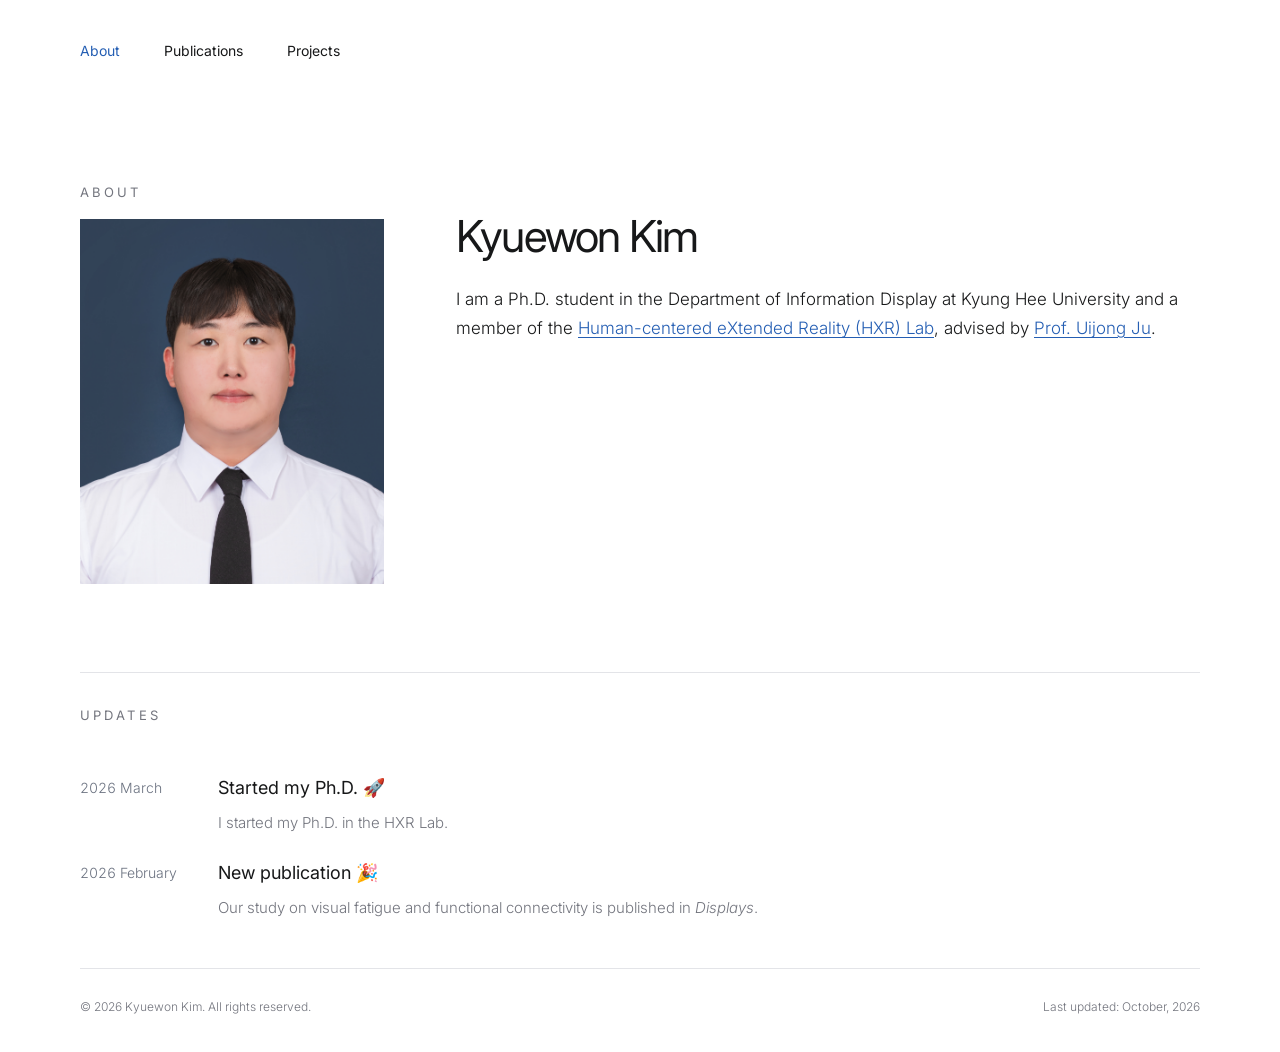
==== index.html @ bc36b720 "[수정] 제목과 메뉴 굵기를 Regular로 조정" ====
<!doctype html>
<html lang="en"><head><meta charset="utf-8"><meta name="viewport" content="width=device-width, initial-scale=1"><title>Kyuewon Kim</title><meta name="description" content="Kyuewon Kim — Ph.D. student at Kyung Hee University. Research in XR, HCI, and digital therapeutics."><link rel="icon" href="favicon.ico?v=blue-circle-20261001192444" sizes="any"><link rel="icon" href="favicon.svg?v=blue-circle-20261001192444" type="image/svg+xml"><link rel="stylesheet" href="site.css?v=regular-headings-20261001195307">
<script async src="https://www.googletagmanager.com/gtag/js?id=G-953NSV7QWQ"></script><script>window.dataLayer=window.dataLayer||[];function gtag(){dataLayer.push(arguments);}gtag('js',new Date());gtag('config','G-953NSV7QWQ');</script></head>
<body><a class="skip-link" href="#main">Skip to content</a><header class="site-header"><nav aria-label="Main navigation"><a href="index.html#about" aria-current="page">About</a><a href="publications.html">Publications</a><a href="projects.html">Projects</a></nav></header>
<main id="main">
<div class="content"><section class="about" id="about" aria-labelledby="about-title"><div class="portrait-column"><p class="eyebrow">About</p><img class="portrait" src="images/profile.jpg" alt="Portrait of Kyuewon Kim" width="1312" height="1908"></div><div class="about-copy"><div class="about-name-row">
<h1 id="about-title"><button id="name-email-button" class="name-email-button" type="button" aria-label="Show email address for Kyuewon Kim" aria-haspopup="dialog" aria-controls="email-dialog" title="Show email address">Kyuewon Kim</button></h1>
<div class="profile-actions" role="group" aria-label="Contact and profiles" hidden>
<button class="profile-action" id="email-button" type="button" aria-label="Show email address" aria-haspopup="dialog" aria-controls="email-dialog">Email</button>
<a class="profile-action" href="files/CV_kyuewonkim.pdf" target="_blank" rel="noopener noreferrer" aria-label="CV (PDF, opens in a new tab)">CV</a>
<a class="profile-action" href="https://scholar.google.com/citations?user=bS_Q-RMAAAAJ&amp;hl=en" target="_blank" rel="noopener noreferrer" aria-label="Google Scholar (opens in a new tab)">Google Scholar</a>
<a class="profile-action" href="https://github.com/kyuewonkim" target="_blank" rel="noopener noreferrer" aria-label="GitHub (opens in a new tab)">GitHub</a>
</div>
</div><p class="affiliation">I am a Ph.D. student in the Department of Information Display at Kyung Hee University and a member of the <a class="lab-link" href="https://hxr.khu.ac.kr/home">Human-centered eXtended Reality (HXR) Lab</a>, advised by <a class="advisor-link" href="https://scholar.google.com/citations?user=u5nMwqAAAAAJ&amp;hl=ko" target="_blank" rel="noopener noreferrer">Prof. Uijong Ju</a>.</p>
</div></section>
<section class="news" aria-labelledby="news-title"><div class="section-heading"><h2 class="eyebrow" id="news-title">Updates</h2></div><div class="news-list" role="region" aria-label="Updates"><article class="news-row news-text-only"><div class="news-date"><time datetime="2026-03-03">2026 March</time></div><div class="news-copy"><h3>Started my Ph.D. 🚀</h3><p>I started my Ph.D. in the HXR Lab.</p></div></article><article class="news-row news-text-only"><div class="news-date"><time datetime="2026-02-11">2026 February</time></div><div class="news-copy"><h3>New publication 🎉</h3><p>Our study on visual fatigue and functional connectivity is published in <i class="news-journal">Displays</i>.</p></div><!-- Optional news photos can be placed in a .news-image element. --></article></div>
</section>



</div></main><footer class="site-footer"><span>© 2026 Kyuewon Kim. All rights reserved.</span><span>Last updated: <time datetime="2026-10">October, 2026</time></span></footer><dialog id="email-dialog" class="contact-dialog" aria-labelledby="email-dialog-title">
<div class="contact-dialog-panel">
<div class="contact-dialog-heading"><h2 id="email-dialog-title">Email</h2><button id="email-close" class="contact-dialog-close" type="button" aria-label="Close email window" autofocus>×</button></div>
<div class="email-contact-row"><p class="email-address">kyuewonkim@khu.ac.kr</p><button id="copy-email" class="email-copy-button" type="button" data-email="kyuewonkim@khu.ac.kr" aria-label="Copy email address">Copy</button></div>
<p id="copy-email-status" class="email-copy-feedback" role="status" aria-live="polite"></p>
</div>
</dialog>
<dialog aria-label="Updates image gallery" class="image-viewer" data-gallery="news">
<button aria-label="Close image viewer" autofocus="" class="viewer-close" type="button">×</button>
<div class="viewer-layout">
<button aria-label="Previous image" class="viewer-prev" type="button">‹</button>
<svg aria-label="Complete study figure" class="viewer-image" role="img" viewbox="0 0 1280 720"><image height="720" href="images/Paper-2.png" width="1280"/></svg>
<button aria-label="Next image" class="viewer-next" type="button">›</button>
</div>
<p aria-live="polite" class="viewer-status"></p>
</dialog><script src="site.js?v=release-20261001192746" defer></script></body></html>
---- site.css ----
@import url("https://fonts.googleapis.com/css2?family=Inter:wght@300;400;500;600;700&display=swap");

:root {
  --ink: #171819;
  --link-accent: #245eb3;
  --muted: #73757e;
  --line: #e3e4e8;
  --paper: #fff;
  font-family: "Inter", Arial, sans-serif;
  color: var(--ink);
  background: var(--paper);
  font-synthesis: none;
}

* {
  box-sizing: border-box;
}

html {
  scroll-behavior: smooth;
  scroll-padding-top: 128px;
}

body {
  font-weight: 300;
  margin: 0;
  font-size: 16px;
  line-height: 1.6;
}

a {
  color: inherit;
  text-decoration: none;
}

a:hover {
  color: var(--link-accent);
  text-decoration: none;
}

a { transition: color .18s ease, background-color .18s ease, border-color .18s ease; }

a:focus-visible,select:focus-visible {
  outline: 2px solid #454954;
  outline-offset: 6px;
}

img {
  display: block;
  max-width: 100%;
  height: auto;
}

h1,h2,h3,p,figure {
  margin: 0;
}

h1,h2,h3 {
  font-weight: 400;
}

button,select {
  font: inherit;
}

[hidden] {
  display: none !important;
}

.skip-link {
  position: absolute;
  left: 20px;
  top: -80px;
  background: white;
  padding: 10px;
  z-index: 30;
}

.skip-link:focus {
  top: 10px;
}

.site-header {
  max-width: 1440px;
  margin: auto;
  padding: 32px 5.2%;
  display: flex;
  align-items: center;
  justify-content: flex-start;
  gap: 24px;
}


.site-header nav {
  margin-left: 0;
  display: flex;
  gap: 44px;
  font-size: 14px;
}

.site-header nav a {
  font-weight: 400;
  padding: 8px 0;
  position: relative;
}

.site-header nav a[aria-current=page] {
  color: var(--link-accent);
  font-weight: 400;
}

.hero {
  min-height: calc(170svh - 108px);
  display: flex;
  align-items: center;
  justify-content: center;
  text-align: center;
  padding: 80px 5.2% calc(150px + 70svh);
  position: relative;
}

.hero h1 {
  font-size: clamp(35px,4.8vw,76px);
  font-weight: 300;
  line-height: 1.2;
  letter-spacing: -.045em;
}

.hero-keywords {
  margin-top: 40px;
  color: var(--muted);
  font-size: clamp(10px,1vw,14px);
  letter-spacing: .38em;
  text-transform: uppercase;
  display: flex;
  justify-content: center;
  flex-wrap: wrap;
  gap: 22px;
}

.scroll-cue {
  position: absolute;
  bottom: calc(40px + 70svh);
  font-size: 11px;
  letter-spacing: .18em;
  text-transform: uppercase;
  color: var(--muted);
  display: flex;
  flex-direction: column;
  gap: 8px;
}

.scroll-cue span {
  font-size: 22px;
}

.content {
  width: min(1120px,89.6%);
  margin: auto;
}

.about {
  padding: 80px 0 88px;
  display: grid;
  grid-template-columns: .86fr 1.14fr;
  gap: 72px;
  align-items: center;
}

.portrait {
  width: 100%;
  max-height: 540px;
  object-fit: cover;
  object-position: center 32%;
  aspect-ratio: 4/5;
}

.eyebrow {
  text-transform: uppercase;
  font-size: 13px;
  font-weight: 400;
  letter-spacing: .24em;
  color: var(--muted);
}

.about :is(h1, h2) {
  font-size: 44px;
  line-height: 1.2;
  letter-spacing: -.04em;
  margin: 28px 0 22px;
}

.affiliation {
  font-size: 17px;
  font-weight: 300;
  line-height: 1.7;
}

.bio {
  color: var(--muted);
  margin-top: 24px;
  font-size: 17px;
  line-height: 1.65;
}

.text-links {
  display: flex;
  flex-wrap: wrap;
  gap: 28px;
  margin-top: 28px;
  font-size: 14px;
}

.news {
  border-top: 1px solid var(--line);
  padding: 32px 0 48px;
}

.section-heading {
  display: flex;
  align-items: center;
  justify-content: space-between;
  gap: 24px;
  margin-bottom: 48px;
}

.news-row {
  display: grid;
  grid-template-columns: 110px 1fr 260px;
  gap: 38px;
  align-items: start;
}

.news-date {
  display: flex;
  flex-direction: column;
  font-size: 20px;
}

.news-date time {
  font-size: 13px;
  color: var(--muted);
  text-transform: uppercase;
}

.news-copy {
  border-left: 1px solid var(--line);
  padding-left: 32px;
  position: relative;
}

.news-copy:before {
  content: "";
  position: absolute;
  left: -4px;
  top: 9px;
  width: 7px;
  height: 7px;
  border-radius: 50%;
  background: var(--ink);
}

.news-copy h3 {
  font-size: 18px;
}

.news-copy p {
  margin-top: 8px;
  color: var(--muted);
  font-size: 15px;
}

.news-image img {
  width: 100%;
  aspect-ratio: 16/9;
  object-fit: contain;
}

.site-footer {
  width: min(1120px,89.6%);
  margin: auto;
  border-top: 1px solid var(--line);
  padding: 28px 0 36px;
  display: flex;
  justify-content: space-between;
  gap: 20px;
  font-size: 12px;
  color: var(--muted);
}

.listing {
  padding-top: 70px;
  min-height: calc(100svh - 210px);
  padding-bottom: 100px;
}

.year-filter {
  font-size: 12px;
  color: var(--muted);
  display: flex;
  align-items: center;
  gap: 14px;
}

.year-filter select {
  border: 0;
  background: white;
  color: var(--ink);
  padding: 8px 6px;
  cursor: pointer;
}

.year-title {
  font-size: 19px;
  letter-spacing: normal;
  margin-bottom: 30px;
}

.year-group:not([hidden]) ~ .year-group:not([hidden]) {
  border-top: 1px solid var(--line);
  padding-top: 36px;
  margin-top: 40px;
}

.publication-row {
  display: grid;
  grid-template-columns: 240px 1fr;
  gap: 38px;
  align-items: start;
}

.publication-image img {
  width: 100%;
  aspect-ratio: 16/9;
  object-fit: contain;
}

.publication-row h3 {
  font-size: 19px;
  line-height: 1.45;
  margin-bottom: 8px;
}

.authors,.venue {
  font-size: 15px;
}

.authors strong {
  font-weight: 300;
}

.venue {
  color: var(--muted);
  margin-top: 3px;
}

.publication-row .text-links {
  margin-top: 12px;
  color: #51545e;
}

.project-row {
  display: grid;
  grid-template-columns: 300px 1fr 28px;
  gap: 48px;
  align-items: center;
  border-bottom: 1px solid var(--line);
  padding: 0 0 32px;
}

.project-row img {
  width: 100%;
  aspect-ratio: 2/1;
  object-fit: contain;
}

.project-row h3 {
  font-size: 24px;
  line-height: 1.4;
  letter-spacing: -.025em;
}

.project-row p {
  font-size: 14px;
  color: var(--muted);
  margin-top: 12px;
}

.detail {
  max-width: 1040px;
  padding: 35px 0 80px;
}

.back-link {
  font-size: 14px;
  display: inline-block;
  margin-bottom: 28px;
}

.detail-heading h1 {
  font-size: clamp(28px,3.2vw,46px);
  line-height: 1.2;
  letter-spacing: -.035em;
  margin-bottom: 24px;
}

.detail-heading .eyebrow {
  margin-bottom: 18px;
}

.study-figure {
  margin-top: 36px;
}

.study-figure img {
  width: 100%;
  object-fit: contain;
}

.study-figure figcaption {
  color: var(--muted);
  font-size: 12px;
  margin-top: 10px;
}

.detail-section {
  margin-top: 48px;
}

.detail-section+.detail-section {
  padding-top: 30px;
  border-top: 1px solid var(--line);
}

.detail-section .eyebrow {
  margin-bottom: 20px;
}

.detail-section p {
  color: var(--muted);
  line-height: 1.8;
  overflow-wrap: anywhere;
}

.detail-section p+p {
  margin-top: 20px;
}

.detail-section p[lang=ko] {
  font-size: 14px;
}

@media (min-width:1500px) {
  .hero h1 {
    font-size: 76px;
  }
}

@media (max-width:850px) {
  .site-header nav {
    gap: 24px;
  }

  .about {
    gap: 36px;
  }

  .about :is(h1, h2) {
    font-size: 36px;
  }

  .bio,.affiliation {
    font-size: 15px;
  }

  .news-row {
    grid-template-columns: 80px 1fr;
    gap: 24px;
  }

  .news-image {
    grid-column: 2;
    max-width: 300px;
  }

  .publication-row {
    grid-template-columns: 200px 1fr;
    gap: 26px;
  }

  .project-row {
    grid-template-columns: 240px 1fr 24px;
    gap: 24px;
  }
}

@media (max-width:580px) {
  .site-header {
    padding: 22px 5.2%;
    flex-direction: row;
    align-items: center;
    gap: 15px;
  }


  .site-header nav {
    gap: 30px;
    font-size: 13px;
  }

  .hero {
    min-height: calc(160svh - 132px);
    padding: 60px 7% calc(120px + 60svh);
  }

  .hero h1 {
    font-size: 43px;
    line-height: 1.18;
  }

  .hero-keywords {
    gap: 10px;
    letter-spacing: .16em;
    line-height: 2;
    margin-top: 28px;
  }

  .hero-keywords span {
    display: none;
  }

  .about {
    grid-template-columns: 1fr;
    padding: 44px 0 52px;
    gap: 36px;
  }

  .portrait {
    max-height: 440px;
    width: 100%;
    object-position: center 30%;
  }

  .about :is(h1, h2) {
    margin-top: 18px;
  }

  .news {
    padding-bottom: 50px;
  }

  .section-heading {
    margin-bottom: 30px;
  }

  .news-row {
    grid-template-columns: 58px 1fr;
    gap: 16px;
  }

  .news-copy {
    padding-left: 20px;
  }

  .news-image {
    grid-column: 2;
  }

  .news-copy h3 {
    font-size: 16px;
  }

  .news-copy p {
    font-size: 14px;
  }

  .listing {
    padding-top: 42px;
    padding-bottom: 70px;
  }

  .publication-row {
    grid-template-columns: 1fr;
    gap: 22px;
  }

  .publication-image {
    max-width: 100%;
  }

  .publication-row h3 {
    font-size: 19px;
  }

  .project-row {
    grid-template-columns: 1fr 24px;
    gap: 22px;
  }

  .project-row img {
    grid-column: 1/-1;
  }

  .project-row h3 {
    font-size: 23px;
  }

  .detail {
    padding-top: 24px;
  }

  .detail-heading h1 {
    font-size: 31px;
  }

  .site-footer {
    font-size: 11px;
  }

  .study-figure {
    margin-top: 28px;
  }

  .detail-section {
    margin-top: 36px;
  }
}

@media (prefers-reduced-motion:reduce) {
  html {
    scroll-behavior: auto;
  }

  * {
    transition: none !important;
  }
}

@media (max-width: 580px) {
  .scroll-cue {
    bottom: calc(40px + 60svh);
  }
}

@keyframes hero-fade {
  0% {
    opacity: 0;
  }

  45% {
    opacity: 1;
  }

  70% {
    opacity: .72;
  }

  100% {
    opacity: 1;
  }
}

@keyframes cue-fade {
  from {
    opacity: 0;
  }

  to {
    opacity: 1;
  }
}

@media (prefers-reduced-motion: no-preference) {
  .hero h1 {
    animation: hero-breathe 8s ease-in-out infinite;
  }

  .hero-keywords {
    animation: hero-fade 3.6s ease-in-out .3s both;
  }

  .scroll-cue {
    animation: cue-fade 1.2s ease-in-out .7s both;
  }
}

.portrait {
  width: 75%;
  max-height: 365px;
  justify-self: center;
}

.publication-row .link-unavailable {
  color: var(--muted);
  cursor: default;
}

@media (max-width: 580px) {
  .portrait {
    width: 67.5%;
    max-height: 297px;
  }
}

.research-gallery {
  display: grid;
  grid-template-columns: repeat(3, minmax(0, 1fr));
  gap: 16px;
  margin-top: 16px;
}

.figure-preview {
  position: relative;
  display: block;
  aspect-ratio: 16 / 9;
  overflow: hidden;
  background: #f7f7f7;
}

.figure-preview img {
  width: 100%;
  height: 100%;
  object-fit: contain;
}

.preview-stimuli img, .preview-connectivity img {
  position: absolute;
  top: 50%;
  height: auto;
  max-width: none;
  transform: translateY(-50%);
}

.preview-stimuli img {
  width: 147%;
  left: 0;
}

.preview-connectivity img {
  width: 314%;
  right: 0;
}

@media (max-width: 580px) {
  .research-gallery {
    gap: 8px;
  }
}

body.viewer-open {
  overflow: hidden;
}

.image-viewer {
  width: min(1200px, 96vw);
  max-width: 96vw;
  border: 0;
  padding: 56px 20px 20px;
  background: #fff;
  color: var(--ink);
}

.image-viewer::backdrop {
  background: rgb(0 0 0 / 78%);
}

.viewer-layout {
  display: grid;
  grid-template-columns: 44px minmax(0, 1fr) 44px;
  gap: 12px;
  align-items: center;
}

.viewer-image {
  width: 100%;
  height: min(65svh, 720px);
  display: block;
}

.image-viewer button {
  border: 0;
  background: transparent;
  color: inherit;
  cursor: pointer;
  min-width: 44px;
  min-height: 44px;
  font-size: 36px;
  line-height: 1;
}

.image-viewer button:hover {
  background: #f1f1f1;
}

.image-viewer button:focus-visible {
  outline: 2px solid #454954;
  outline-offset: 2px;
}

.viewer-close {
  position: absolute;
  right: 12px;
  top: 6px;
}

.viewer-status {
  text-align: center;
  color: var(--muted);
  font-size: 13px;
  margin-top: 18px;
}

@media (max-width: 580px) {
  .image-viewer {
    padding: 52px 8px 16px;
  }

  .viewer-layout {
    grid-template-columns: 36px minmax(0, 1fr) 36px;
    gap: 0;
  }

  .image-viewer button {
    min-width: 36px;
  }

  .viewer-image {
    height: 55svh;
  }

  .viewer-status {
    font-size: 11px;
  }
}

.publication-figure {
  width: 90%;
  margin-left: auto;
  margin-right: auto;
}

.home-research {
  border-top: 1px solid var(--line);
  padding: 32px 0 80px;
}

.see-all {
  color: var(--muted);
  font-size: 12px;
  letter-spacing: .06em;
}

.home-research .project-row {
  border-bottom: 0;
  padding-bottom: 0;
}

@media (max-width: 580px) {
  .home-research {
    padding-bottom: 50px;
  }
}

.hero > div {
  position: relative;
  top: -80px;
}

.scroll-cue {
  bottom: calc(10px + 70svh);
}

@media (max-width: 580px) {
  .hero > div {
    top: -48px;
  }

  .scroll-cue {
    bottom: calc(20px + 60svh);
  }
}

.about {
  align-items: start;
}

.portrait {
  justify-self: start;
}

.project-row {
  grid-template-columns: 240px minmax(0, 1fr) 28px;
  gap: 38px;
  align-items: start;
}

.project-row img {
  aspect-ratio: 16 / 9;
}

@media (min-width: 581px) and (max-width: 850px) {
  .project-row {
    grid-template-columns: 200px minmax(0, 1fr) 24px;
    gap: 26px;
  }
}

@media (max-width: 580px) {
  .project-row {
    grid-template-columns: minmax(0, 1fr) 24px;
    gap: 22px;
  }
}

.publication-filters {
  display: flex;
  flex-wrap: wrap;
  gap: 10px;
  margin: -12px 0 36px;
}

.publication-filters button {
  padding: 8px 18px;
  min-height: 42px;
  border: 1px solid var(--line);
  border-radius: 6px;
  background: #fff;
  color: var(--muted);
  font-size: 14px;
  cursor: pointer;
}

.publication-filters button:hover {
  border-color: var(--link-accent);
  color: var(--link-accent);
}

.publication-filters button[aria-pressed="true"] {
  background: var(--link-accent);
  color: #fff;
  border-color: var(--link-accent);
}

.publication-filters button:focus-visible {
  outline: 2px solid var(--link-accent);
  outline-offset: 3px;
}

.publication-empty {
  color: var(--muted);
  padding: 24px 0 64px;
  font-size: 15px;
}

@keyframes hero-breathe {
  0%, 100% {
    opacity: 1;
  }

  50% {
    opacity: .5;
  }
}

.publication-row + .publication-row {
  margin-top: 36px;
}

.publication-row .text-links {
  gap: 8px;
}

.publication-row .text-links a,
.publication-row .text-links .link-unavailable {
  display: inline-flex;
  align-items: center;
  justify-content: center;
  min-width: 56px;
  min-height: 36px;
  padding: 5px 14px;
  border: 1px solid #cdd0d5;
  border-radius: 6px;
  background: #fff;
  color: var(--ink);
  font-size: 13px;
  line-height: 1.5;
  text-decoration: none;
}

.publication-row .text-links a:hover {
  background: #eaf2ff;
  border-color: #b8d0f3;
  color: var(--link-accent);
}

.publication-row .text-links .link-unavailable {
  color: #93969d;
  border-color: #e4e5e8;
  background: #fafafa;
  cursor: default;
}

.news-text-only {
  grid-template-columns: 110px minmax(0, 1fr);
}

.publication-row, .project-row {
  grid-template-columns: 200px minmax(0, 1fr);
  gap: 28px;
  align-items: start;
}

.publication-image, .project-row > img {
  width: 200px;
}

.publication-image img, .project-row > img {
  aspect-ratio: 16 / 9;
  object-fit: contain;
}

.project-row h3 {
  font-size: 19px;
  line-height: 1.45;
  letter-spacing: normal;
}

.detail .study-figure, .detail .research-gallery {
  width: 60%;
  margin-left: auto;
  margin-right: auto;
}

.detail .study-figure > a {
  display: block;
}

.detail .study-figure img {
  width: 100%;
  aspect-ratio: 16 / 9;
  object-fit: contain;
}

@media (min-width: 581px) and (max-width: 850px) {
  .news-text-only {
    grid-template-columns: 80px minmax(0, 1fr);
  }

  .publication-row, .project-row {
    grid-template-columns: 168px minmax(0, 1fr);
    gap: 24px;
  }

  .publication-image, .project-row > img {
    width: 168px;
  }
}

@media (max-width: 580px) {
  .news-text-only {
    grid-template-columns: 58px minmax(0, 1fr);
  }

  .publication-row, .project-row {
    grid-template-columns: minmax(0, 1fr);
    gap: 22px;
  }

  .publication-image, .project-row > img {
    width: 83.333%;
  }

  .project-row > img {
    grid-column: auto;
  }
}

.listing .publication-row, .listing .project-row {
  grid-template-columns: 300px minmax(0, 1fr);
}

.listing .publication-image, .listing .project-row > img {
  width: 300px;
}

@media (min-width: 581px) and (max-width: 850px) {
  .listing .publication-row, .listing .project-row {
    grid-template-columns: 251px minmax(0, 1fr);
  }

  .listing .publication-image, .listing .project-row > img {
    width: 251px;
  }
}

@media (max-width: 580px) {
  .listing .publication-row, .listing .project-row {
    grid-template-columns: minmax(0, 1fr);
  }

  .listing .publication-image, .listing .project-row > img {
    width: 100%;
  }
}

/* Keep navigation visible, with its contents aligned to the page. */
.site-header {
  position: sticky;
  top: 0;
  z-index: 20;
  width: 100%;
  max-width: none;
  padding-inline: max(5.2%, calc((100% - 1120px) / 2));
  background: rgb(255 255 255 / 96%);
  backdrop-filter: blur(10px);
  -webkit-backdrop-filter: blur(10px);
}
@media (max-width: 580px) {
  html { scroll-padding-top: 160px; }
}

/* Keep the portrait and its grid column aligned at a slightly smaller size. */
@media (min-width: 581px) {
  .about {
    grid-template-columns: minmax(0, 304px) minmax(0, 1fr);
    gap: 72px;
  }
  .portrait { width: 100%; }
}
@media (min-width: 581px) and (max-width: 850px) {
  .about { grid-template-columns: 28% minmax(0, 1fr); gap: 48px; }
}

/* Keep the smaller desktop figures and their text on the same reading width. */
.detail .detail-section { width: 60%; max-width: 624px; margin-left: auto; margin-right: auto; }
@media (max-width: 580px) {
  .detail .study-figure, .detail .research-gallery { width: 100%; }
  .detail .detail-section { width: 100%; max-width: none; }
}

.news-date time { white-space: nowrap; letter-spacing: 0; }

/* Home previews show at most three entries in each section. */
.home-research > .publication-row:nth-of-type(n+4),
.home-research > .project-row:nth-of-type(n+4) {
  display: none;
}

/* Keep five complete news entries visible; older entries scroll within News. */
.news-list {
  position: relative;
  display: flex;
  flex-direction: column;
  gap: 0;
  overflow-y: auto;
  scrollbar-width: thin;
}
.news-list > .news-row { flex-shrink: 0; }
.news-list:focus-visible { outline: 2px solid var(--ink); outline-offset: 6px; }

.sample-label {
  display: inline-block;
  font-size: 11px;
  font-weight: 300;
  color: var(--muted);
  border: 1px solid var(--line);
  border-radius: 4px;
  padding: 2px 6px;
  margin-right: 6px;
  vertical-align: middle;
}
@media (max-width: 580px) {
  .news-text-only { grid-template-columns: 80px minmax(0, 1fr); }
}

/* Each news item supports up to three image previews. */
.news-gallery {
  display: grid;
  grid-template-columns: repeat(3, minmax(0, 1fr));
  gap: 12px;
  max-width: 660px;
  margin-top: 18px;
}
.news-gallery > * {
  width: 100%;
  min-width: 0;
  aspect-ratio: 16 / 10;
  border-radius: 5px;
  background: #f6f7f8;
  overflow: hidden;
}
.news-gallery > img { object-fit: contain; }
.news-gallery > :nth-child(n+4) { display: none; }
.news-gallery-detail img { width: 147%; max-width: none; height: 100%; object-fit: cover; object-position: left; }
@media (max-width: 580px) {
  .news-gallery { gap: 6px; }
}

/* News thumbnails open the shared image viewer. */
.news-gallery > a { display: block; cursor: zoom-in; }
.news-gallery > a > img { width: 100%; height: 100%; object-fit: contain; }
.news-gallery > a > .news-gallery-detail { width: 100%; height: 100%; overflow: hidden; }
.news-gallery > a:focus-visible { outline: 2px solid var(--ink); outline-offset: 3px; }

/* Plain dates and update text without timeline decorations. */
.news .news-row { align-items: stretch; }
.news .news-copy { border-left: 0; padding-left: 0; padding-bottom: 24px; }
.news .news-row:last-child .news-copy { padding-bottom: 0; }
.news .news-copy::before { content: none; }
.news .news-date { align-items: flex-start; padding-top: 3px; }
.news .news-date time {
  text-transform: none;
  display: inline-block;
  padding: 0;
  border-radius: 0;
  background: transparent;
  color: #6b7280;
  font-size: 14px;
  font-weight: 300;
  line-height: 1.6;
  font-variant-numeric: tabular-nums;
  white-space: nowrap;
}
.news .news-text-only { grid-template-columns: 120px minmax(0, 1fr); gap: 18px; }
@media (max-width: 580px) {
  .news .news-text-only { grid-template-columns: 112px minmax(0, 1fr); gap: 14px; }
  .news .news-date time { font-size: 13px; }
  .news .news-copy { padding-left: 0; }
}

/* Keep project descriptions free of link underlines on hover. */
a.project-row:hover { text-decoration: none; }

/* Image links respond softly without moving the layout. */
.publication-image img, .project-row > img, .news-gallery > a, .figure-preview, .study-figure > a {
  transition: opacity .18s ease;
}
a.publication-image:hover img, a.project-row:hover > img, .news-gallery > a:hover,
a.figure-preview:hover, .study-figure > a:hover { opacity: .82; }
@media (prefers-reduced-motion: reduce) {
  a, .publication-image img, .project-row > img, .figure-preview { transition: none; }
}

/* Give journal and conference names matching typographic emphasis. */
.venue-name { color: #434750; font-weight: 300; font-style: italic; font-synthesis: style; }

/* Make the lab homepage link visible within the biography. */
.about-copy .lab-link, .about-copy .advisor-link { color: var(--link-accent); text-decoration: underline; text-underline-offset: 3px; }

/* Compact profile actions beside the name. */
.about-name-row { position: relative; display: flex; align-items: baseline; flex-wrap: wrap; gap: 12px 20px; margin: 28px 0 22px; }
.about-name-row h1 { margin: 0; }
.profile-actions { display: flex; align-items: center; flex-wrap: wrap; gap: 4px 16px; }
.profile-action { display: inline-flex; align-items: center; justify-content: center; min-height: 32px; padding: 3px 0; border: 0; border-radius: 2px; background: transparent; color: var(--muted); font-size: 14px; line-height: 1.5; white-space: nowrap; cursor: pointer; }
.profile-action:hover { color: var(--link-accent); text-decoration: underline; text-underline-offset: 4px; }
.profile-action:focus-visible, .contact-dialog-close:focus-visible { outline: 2px solid var(--link-accent); outline-offset: 3px; }
.contact-dialog { width: min(360px, calc(100% - 40px)); padding: 0; border: 1px solid var(--line); border-radius: 10px; background: var(--paper); color: var(--ink); }
.contact-dialog::backdrop { background: rgb(0 0 0 / 28%); }
.contact-dialog-panel { padding: 24px; }
.contact-dialog-heading { display: flex; align-items: center; justify-content: space-between; gap: 16px; }
.contact-dialog-heading h2 { font-size: 20px; font-weight: 400; }
.contact-dialog-close { display: inline-flex; align-items: center; justify-content: center; width: 36px; height: 36px; padding: 0; border: 0; border-radius: 4px; background: transparent; color: var(--muted); font-size: 28px; line-height: 1; cursor: pointer; }
.contact-dialog-close:hover { color: var(--ink); background: #f3f5f7; }
.email-address { margin-top: 16px; font-size: 18px; overflow-wrap: anywhere; user-select: all; }
@media (max-width: 580px) {
  .about-name-row { margin-top: 18px; }
}
@media (pointer: coarse) {
  .profile-action, .contact-dialog-close { min-width: 44px; min-height: 44px; }
}

/* Project figures change in place without opening an enlarged viewer. */
.project-gallery-image { display: block; width: 100%; aspect-ratio: 16 / 9; overflow: hidden; }
.project-gallery-stage { position: relative; margin-inline: 0; }
.project-gallery-stage button { position: absolute; top: 50%; transform: translateY(-50%); display: inline-flex; align-items: center; justify-content: center; flex-shrink: 0; width: 44px; height: 44px; padding: 0; border: 1px solid var(--line); border-radius: 6px; background: var(--paper); color: var(--link-accent); font-size: 28px; line-height: 1; cursor: pointer; }
.project-gallery-prev { left: -56px; }
.project-gallery-next { right: -56px; }
.project-gallery-stage button:hover { border-color: var(--link-accent); background: #f3f5f7; }
.project-gallery-stage button:focus-visible { outline: 2px solid var(--link-accent); outline-offset: 3px; }
.project-gallery-status { text-align: center; font-size: 13px; color: var(--muted); }

.publication-abstract p, .project-overview p { color: #000; }

@media (max-width: 580px) {
  .project-gallery-stage { margin-inline: 48px; }
  .project-gallery-prev { left: -48px; }
  .project-gallery-next { right: -48px; }
}

#copy-email-status { font-size: 12px; }

.news-journal { font-style: italic; font-synthesis: style; }

.projects-listing .project-list { display: flex; flex-direction: column; gap: 32px; }
.projects-listing .project-row { border-bottom: 0; padding-bottom: 0; }

.name-email-button { padding: 0; border: 0; background: transparent; color: inherit; font: inherit; letter-spacing: inherit; text-align: left; cursor: pointer; }
.name-email-button:hover { color: var(--link-accent); }
.name-email-button:focus-visible { outline: 2px solid var(--link-accent); outline-offset: 4px; }

.email-contact-row { display: grid; grid-template-columns: minmax(0, 1fr) auto; align-items: center; gap: 12px; margin-top: 16px; }
.email-contact-row .email-address { margin-top: 0; }
.email-copy-button { min-width: 72px; min-height: 40px; padding: 6px 10px; border: 1px solid var(--line); border-radius: 6px; background: transparent; color: var(--link-accent); font-size: 14px; cursor: pointer; }
.email-copy-button:hover { border-color: var(--link-accent); background: #f3f5f7; }
.email-copy-button:focus-visible { outline: 2px solid var(--link-accent); outline-offset: 3px; }
.email-copy-feedback { color: var(--muted); font-size: 12px; }
.email-copy-feedback:not(:empty) { margin-top: 8px; }

.publication-list { display: flex; flex-direction: column; gap: 36px; }
.publication-list > .publication-row { margin-top: 0; }

.project-title-row { display: flex; flex-wrap: wrap; align-items: baseline; gap: 4px 16px; }
.projects-listing .project-meta { display: flex; flex-wrap: wrap; align-items: baseline; gap: 4px 8px; margin: 0; color: var(--muted); font-size: 12px; line-height: 1.5; }
.projects-listing .project-description { margin-top: 8px; line-height: 1.6; }
.project-keywords { display: flex; flex-wrap: wrap; gap: 4px 10px; list-style: none; margin: 10px 0 0; padding: 0; color: var(--muted); font-size: 12px; line-height: 1.5; }
.project-keywords li { display: inline-flex; align-items: baseline; gap: 10px; }
.project-keywords li + li::before { content: "·"; }


.portrait-column { min-width: 0; }
.portrait-column > .eyebrow { margin-bottom: 16px; }

.about-copy .affiliation + .affiliation { margin-top: 16px; }

/* Use one light weight for body copy across the main pages and details. */
.about-copy .affiliation,
.news .news-copy p,
.authors,
.venue,
.venue-name,
.publication-empty,
.project-row p,
.project-keywords,
.detail-section p,
.study-figure figcaption {
  font-weight: 300;
}
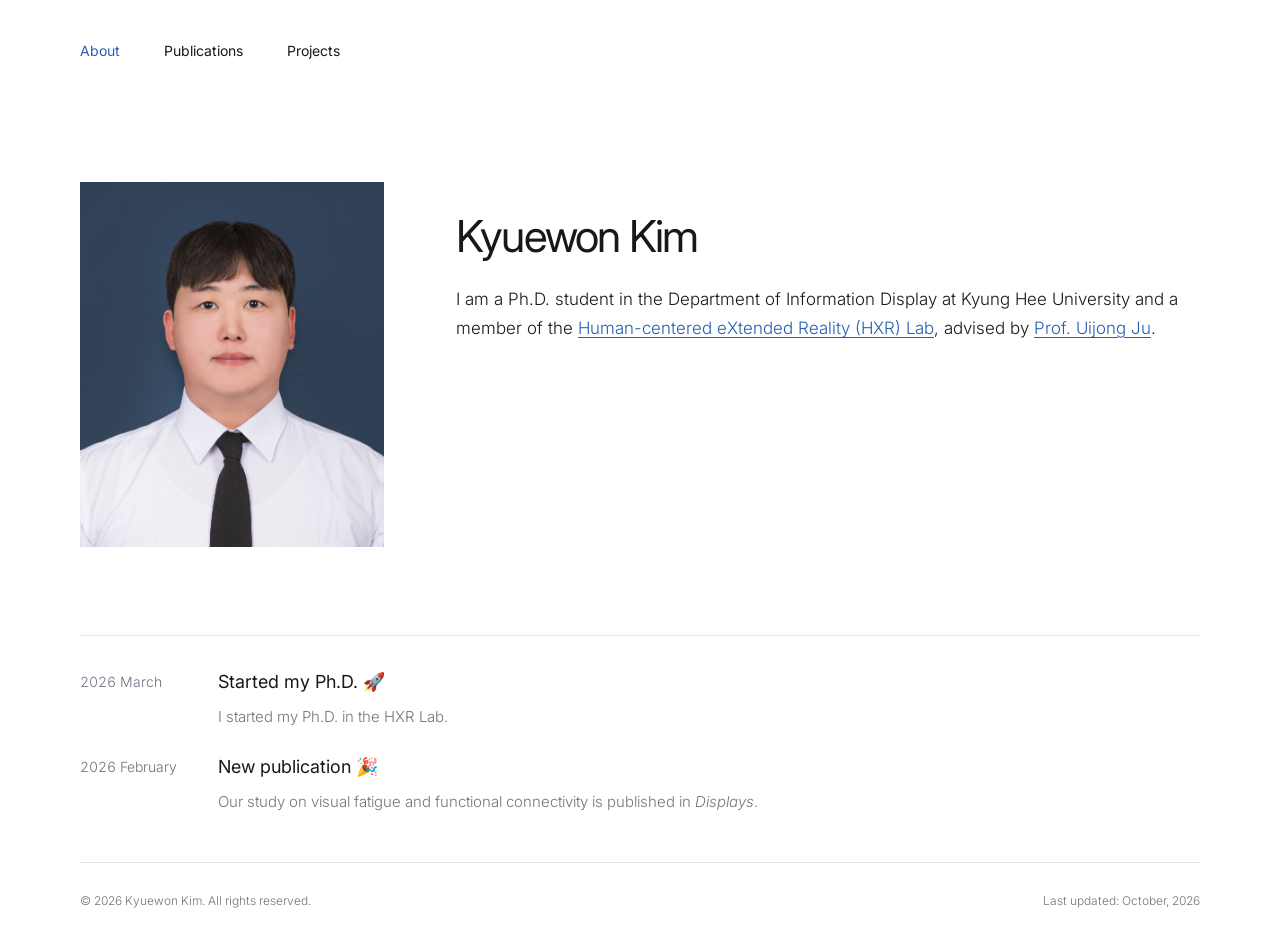
==== commit 8d1bda70: "[수정] 사진 위 About과 Updates 제목 제거" ====
--- a/index.html
+++ b/index.html
@@ -3,7 +3,7 @@
 <script async src="https://www.googletagmanager.com/gtag/js?id=G-953NSV7QWQ"></script><script>window.dataLayer=window.dataLayer||[];function gtag(){dataLayer.push(arguments);}gtag('js',new Date());gtag('config','G-953NSV7QWQ');</script></head>
 <body><a class="skip-link" href="#main">Skip to content</a><header class="site-header"><nav aria-label="Main navigation"><a href="index.html#about" aria-current="page">About</a><a href="publications.html">Publications</a><a href="projects.html">Projects</a></nav></header>
 <main id="main">
-<div class="content"><section class="about" id="about" aria-labelledby="about-title"><div class="portrait-column"><p class="eyebrow">About</p><img class="portrait" src="images/profile.jpg" alt="Portrait of Kyuewon Kim" width="1312" height="1908"></div><div class="about-copy"><div class="about-name-row">
+<div class="content"><section class="about" id="about" aria-labelledby="about-title"><div class="portrait-column"><img class="portrait" src="images/profile.jpg" alt="Portrait of Kyuewon Kim" width="1312" height="1908"></div><div class="about-copy"><div class="about-name-row">
 <h1 id="about-title"><button id="name-email-button" class="name-email-button" type="button" aria-label="Show email address for Kyuewon Kim" aria-haspopup="dialog" aria-controls="email-dialog" title="Show email address">Kyuewon Kim</button></h1>
 <div class="profile-actions" role="group" aria-label="Contact and profiles" hidden>
 <button class="profile-action" id="email-button" type="button" aria-label="Show email address" aria-haspopup="dialog" aria-controls="email-dialog">Email</button>
@@ -13,7 +13,7 @@
 </div>
 </div><p class="affiliation">I am a Ph.D. student in the Department of Information Display at Kyung Hee University and a member of the <a class="lab-link" href="https://hxr.khu.ac.kr/home">Human-centered eXtended Reality (HXR) Lab</a>, advised by <a class="advisor-link" href="https://scholar.google.com/citations?user=u5nMwqAAAAAJ&amp;hl=ko" target="_blank" rel="noopener noreferrer">Prof. Uijong Ju</a>.</p>
 </div></section>
-<section class="news" aria-labelledby="news-title"><div class="section-heading"><h2 class="eyebrow" id="news-title">Updates</h2></div><div class="news-list" role="region" aria-label="Updates"><article class="news-row news-text-only"><div class="news-date"><time datetime="2026-03-03">2026 March</time></div><div class="news-copy"><h3>Started my Ph.D. 🚀</h3><p>I started my Ph.D. in the HXR Lab.</p></div></article><article class="news-row news-text-only"><div class="news-date"><time datetime="2026-02-11">2026 February</time></div><div class="news-copy"><h3>New publication 🎉</h3><p>Our study on visual fatigue and functional connectivity is published in <i class="news-journal">Displays</i>.</p></div><!-- Optional news photos can be placed in a .news-image element. --></article></div>
+<section class="news" aria-label="Updates"><div class="news-list" role="region" aria-label="Updates"><article class="news-row news-text-only"><div class="news-date"><time datetime="2026-03-03">2026 March</time></div><div class="news-copy"><h3>Started my Ph.D. 🚀</h3><p>I started my Ph.D. in the HXR Lab.</p></div></article><article class="news-row news-text-only"><div class="news-date"><time datetime="2026-02-11">2026 February</time></div><div class="news-copy"><h3>New publication 🎉</h3><p>Our study on visual fatigue and functional connectivity is published in <i class="news-journal">Displays</i>.</p></div><!-- Optional news photos can be placed in a .news-image element. --></article></div>
 </section>
 
 
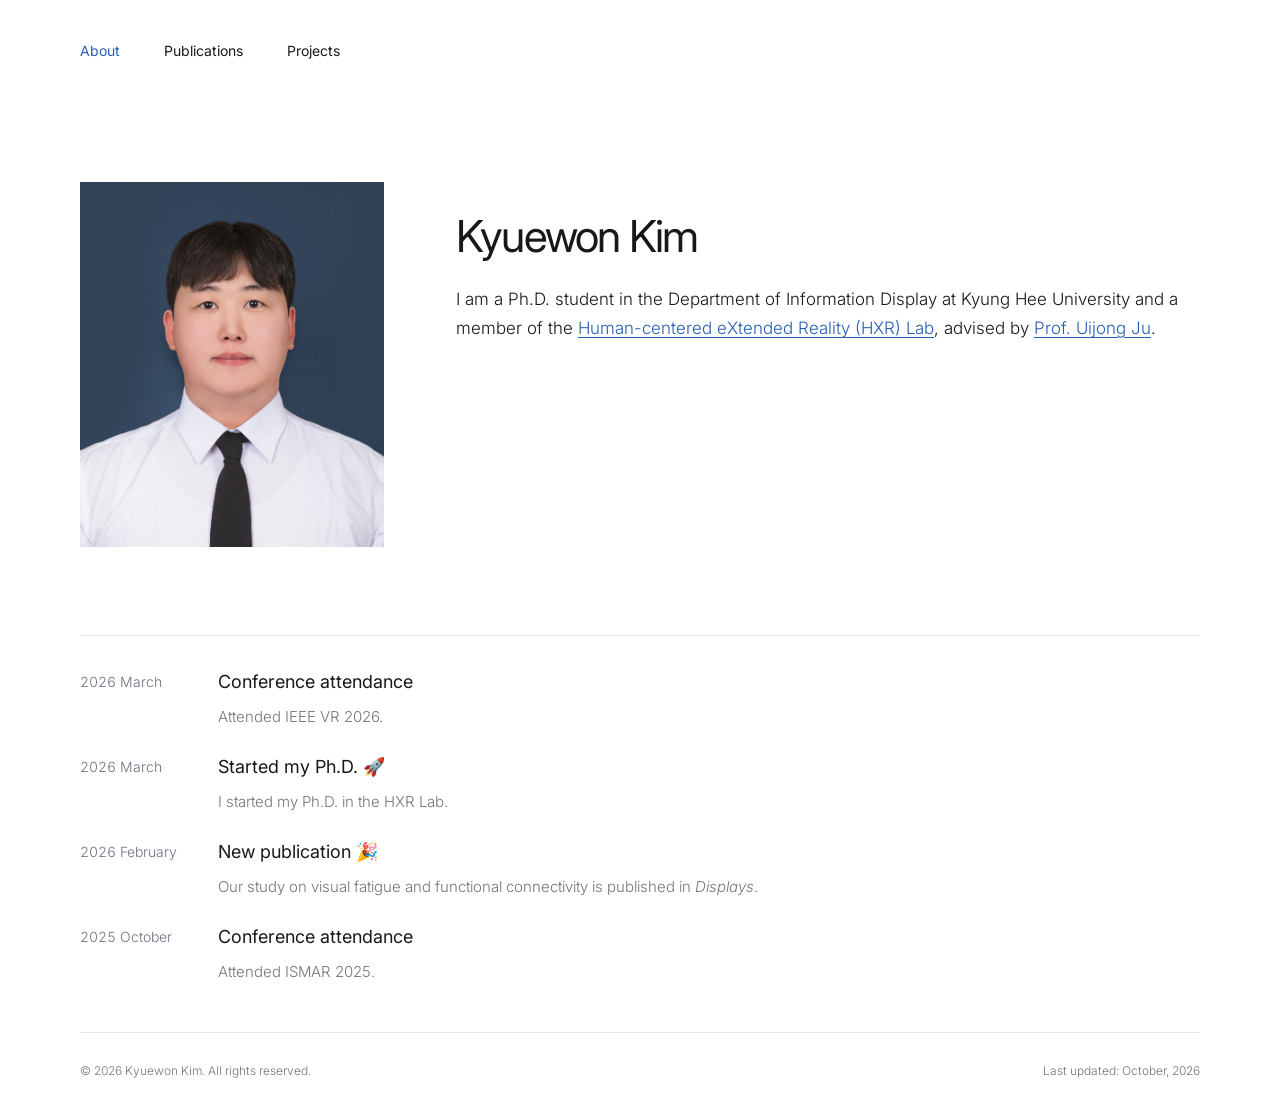
==== commit f50b38be: "[추가] IEEE VR 2026과 ISMAR 2025 참석 소식" ====
--- a/index.html
+++ b/index.html
@@ -1,5 +1,5 @@
 <!doctype html>
-<html lang="en"><head><meta charset="utf-8"><meta name="viewport" content="width=device-width, initial-scale=1"><title>Kyuewon Kim</title><meta name="description" content="Kyuewon Kim — Ph.D. student at Kyung Hee University. Research in XR, HCI, and digital therapeutics."><link rel="icon" href="favicon.ico?v=blue-circle-20261001192444" sizes="any"><link rel="icon" href="favicon.svg?v=blue-circle-20261001192444" type="image/svg+xml"><link rel="stylesheet" href="site.css?v=regular-headings-20261001195307">
+<html lang="en"><head><meta charset="utf-8"><meta name="viewport" content="width=device-width, initial-scale=1"><title>Kyuewon Kim</title><meta name="description" content="Kyuewon Kim — Ph.D. student at Kyung Hee University. Research in XR, HCI, and digital therapeutics."><link rel="icon" href="favicon.ico?v=blue-circle-20261001192444" sizes="any"><link rel="icon" href="favicon.svg?v=blue-circle-20261001192444" type="image/svg+xml"><link rel="stylesheet" href="site.css?v=submitted-blue-20261001195416">
 <script async src="https://www.googletagmanager.com/gtag/js?id=G-953NSV7QWQ"></script><script>window.dataLayer=window.dataLayer||[];function gtag(){dataLayer.push(arguments);}gtag('js',new Date());gtag('config','G-953NSV7QWQ');</script></head>
 <body><a class="skip-link" href="#main">Skip to content</a><header class="site-header"><nav aria-label="Main navigation"><a href="index.html#about" aria-current="page">About</a><a href="publications.html">Publications</a><a href="projects.html">Projects</a></nav></header>
 <main id="main">
@@ -13,7 +13,7 @@
 </div>
 </div><p class="affiliation">I am a Ph.D. student in the Department of Information Display at Kyung Hee University and a member of the <a class="lab-link" href="https://hxr.khu.ac.kr/home">Human-centered eXtended Reality (HXR) Lab</a>, advised by <a class="advisor-link" href="https://scholar.google.com/citations?user=u5nMwqAAAAAJ&amp;hl=ko" target="_blank" rel="noopener noreferrer">Prof. Uijong Ju</a>.</p>
 </div></section>
-<section class="news" aria-label="Updates"><div class="news-list" role="region" aria-label="Updates"><article class="news-row news-text-only"><div class="news-date"><time datetime="2026-03-03">2026 March</time></div><div class="news-copy"><h3>Started my Ph.D. 🚀</h3><p>I started my Ph.D. in the HXR Lab.</p></div></article><article class="news-row news-text-only"><div class="news-date"><time datetime="2026-02-11">2026 February</time></div><div class="news-copy"><h3>New publication 🎉</h3><p>Our study on visual fatigue and functional connectivity is published in <i class="news-journal">Displays</i>.</p></div><!-- Optional news photos can be placed in a .news-image element. --></article></div>
+<section class="news" aria-label="Updates"><div class="news-list" role="region" aria-label="Updates"><article class="news-row news-text-only"><div class="news-date"><time datetime="2026-03">2026 March</time></div><div class="news-copy"><h3>Conference attendance</h3><p>Attended IEEE VR 2026.</p></div></article><article class="news-row news-text-only"><div class="news-date"><time datetime="2026-03-03">2026 March</time></div><div class="news-copy"><h3>Started my Ph.D. 🚀</h3><p>I started my Ph.D. in the HXR Lab.</p></div></article><article class="news-row news-text-only"><div class="news-date"><time datetime="2026-02-11">2026 February</time></div><div class="news-copy"><h3>New publication 🎉</h3><p>Our study on visual fatigue and functional connectivity is published in <i class="news-journal">Displays</i>.</p></div><!-- Optional news photos can be placed in a .news-image element. --></article><article class="news-row news-text-only"><div class="news-date"><time datetime="2025-10">2025 October</time></div><div class="news-copy"><h3>Conference attendance</h3><p>Attended ISMAR 2025.</p></div></article></div>
 </section>
 
 
--- a/site.css
+++ b/site.css
@@ -1311,7 +1311,7 @@
 
 .project-title-row { display: flex; flex-wrap: wrap; align-items: baseline; gap: 4px 16px; }
 .projects-listing .project-meta { display: flex; flex-wrap: wrap; align-items: baseline; gap: 4px 8px; margin: 0; color: var(--muted); font-size: 12px; line-height: 1.5; }
-.projects-listing .project-description { margin-top: 8px; line-height: 1.6; }
+.projects-listing .project-description { margin-top: 8px; color: #000; line-height: 1.6; }
 .project-keywords { display: flex; flex-wrap: wrap; gap: 4px 10px; list-style: none; margin: 10px 0 0; padding: 0; color: var(--muted); font-size: 12px; line-height: 1.5; }
 .project-keywords li { display: inline-flex; align-items: baseline; gap: 10px; }
 .project-keywords li + li::before { content: "·"; }
@@ -1335,3 +1335,5 @@
 .study-figure figcaption {
   font-weight: 300;
 }
+
+.paper-status { color: var(--link-accent); }
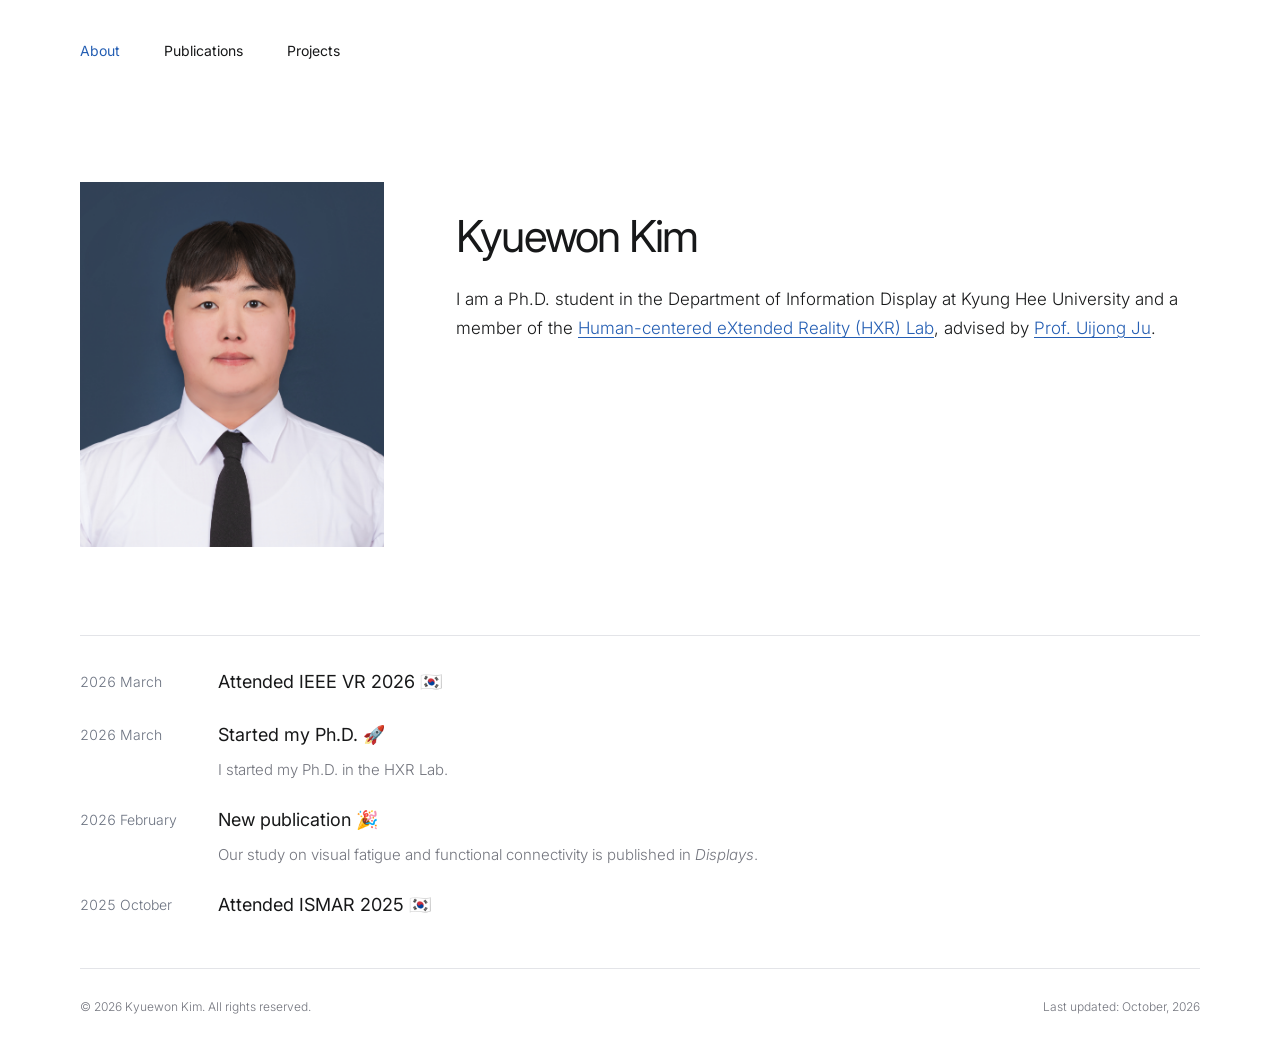
==== commit b5ccc872: "[수정] 학회 참석 소식을 국기와 함께 간결하게 표시" ====
--- a/index.html
+++ b/index.html
@@ -13,7 +13,7 @@
 </div>
 </div><p class="affiliation">I am a Ph.D. student in the Department of Information Display at Kyung Hee University and a member of the <a class="lab-link" href="https://hxr.khu.ac.kr/home">Human-centered eXtended Reality (HXR) Lab</a>, advised by <a class="advisor-link" href="https://scholar.google.com/citations?user=u5nMwqAAAAAJ&amp;hl=ko" target="_blank" rel="noopener noreferrer">Prof. Uijong Ju</a>.</p>
 </div></section>
-<section class="news" aria-label="Updates"><div class="news-list" role="region" aria-label="Updates"><article class="news-row news-text-only"><div class="news-date"><time datetime="2026-03">2026 March</time></div><div class="news-copy"><h3>Conference attendance</h3><p>Attended IEEE VR 2026.</p></div></article><article class="news-row news-text-only"><div class="news-date"><time datetime="2026-03-03">2026 March</time></div><div class="news-copy"><h3>Started my Ph.D. 🚀</h3><p>I started my Ph.D. in the HXR Lab.</p></div></article><article class="news-row news-text-only"><div class="news-date"><time datetime="2026-02-11">2026 February</time></div><div class="news-copy"><h3>New publication 🎉</h3><p>Our study on visual fatigue and functional connectivity is published in <i class="news-journal">Displays</i>.</p></div><!-- Optional news photos can be placed in a .news-image element. --></article><article class="news-row news-text-only"><div class="news-date"><time datetime="2025-10">2025 October</time></div><div class="news-copy"><h3>Conference attendance</h3><p>Attended ISMAR 2025.</p></div></article></div>
+<section class="news" aria-label="Updates"><div class="news-list" role="region" aria-label="Updates"><article class="news-row news-text-only"><div class="news-date"><time datetime="2026-03">2026 March</time></div><div class="news-copy"><h3>Attended IEEE VR 2026 🇰🇷</h3></div></article><article class="news-row news-text-only"><div class="news-date"><time datetime="2026-03-03">2026 March</time></div><div class="news-copy"><h3>Started my Ph.D. 🚀</h3><p>I started my Ph.D. in the HXR Lab.</p></div></article><article class="news-row news-text-only"><div class="news-date"><time datetime="2026-02-11">2026 February</time></div><div class="news-copy"><h3>New publication 🎉</h3><p>Our study on visual fatigue and functional connectivity is published in <i class="news-journal">Displays</i>.</p></div><!-- Optional news photos can be placed in a .news-image element. --></article><article class="news-row news-text-only"><div class="news-date"><time datetime="2025-10">2025 October</time></div><div class="news-copy"><h3>Attended ISMAR 2025 🇰🇷</h3></div></article></div>
 </section>
 
 
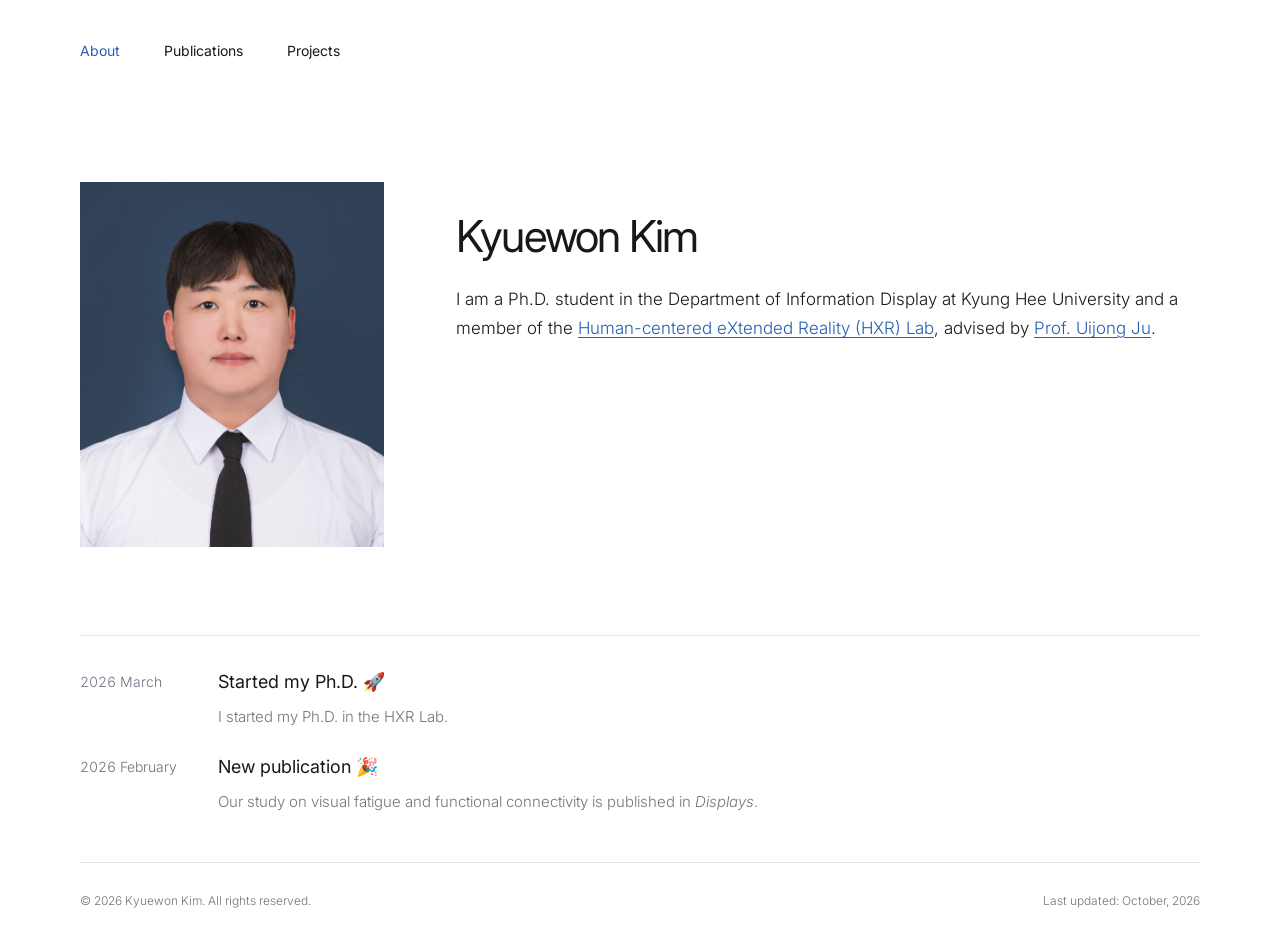
==== commit 0f04b49b: "[삭제] IEEE VR과 ISMAR 참석 소식 제거" ====
--- a/index.html
+++ b/index.html
@@ -13,7 +13,7 @@
 </div>
 </div><p class="affiliation">I am a Ph.D. student in the Department of Information Display at Kyung Hee University and a member of the <a class="lab-link" href="https://hxr.khu.ac.kr/home">Human-centered eXtended Reality (HXR) Lab</a>, advised by <a class="advisor-link" href="https://scholar.google.com/citations?user=u5nMwqAAAAAJ&amp;hl=ko" target="_blank" rel="noopener noreferrer">Prof. Uijong Ju</a>.</p>
 </div></section>
-<section class="news" aria-label="Updates"><div class="news-list" role="region" aria-label="Updates"><article class="news-row news-text-only"><div class="news-date"><time datetime="2026-03">2026 March</time></div><div class="news-copy"><h3>Attended IEEE VR 2026 🇰🇷</h3></div></article><article class="news-row news-text-only"><div class="news-date"><time datetime="2026-03-03">2026 March</time></div><div class="news-copy"><h3>Started my Ph.D. 🚀</h3><p>I started my Ph.D. in the HXR Lab.</p></div></article><article class="news-row news-text-only"><div class="news-date"><time datetime="2026-02-11">2026 February</time></div><div class="news-copy"><h3>New publication 🎉</h3><p>Our study on visual fatigue and functional connectivity is published in <i class="news-journal">Displays</i>.</p></div><!-- Optional news photos can be placed in a .news-image element. --></article><article class="news-row news-text-only"><div class="news-date"><time datetime="2025-10">2025 October</time></div><div class="news-copy"><h3>Attended ISMAR 2025 🇰🇷</h3></div></article></div>
+<section class="news" aria-label="Updates"><div class="news-list" role="region" aria-label="Updates"><article class="news-row news-text-only"><div class="news-date"><time datetime="2026-03-03">2026 March</time></div><div class="news-copy"><h3>Started my Ph.D. 🚀</h3><p>I started my Ph.D. in the HXR Lab.</p></div></article><article class="news-row news-text-only"><div class="news-date"><time datetime="2026-02-11">2026 February</time></div><div class="news-copy"><h3>New publication 🎉</h3><p>Our study on visual fatigue and functional connectivity is published in <i class="news-journal">Displays</i>.</p></div><!-- Optional news photos can be placed in a .news-image element. --></article></div>
 </section>
 
 
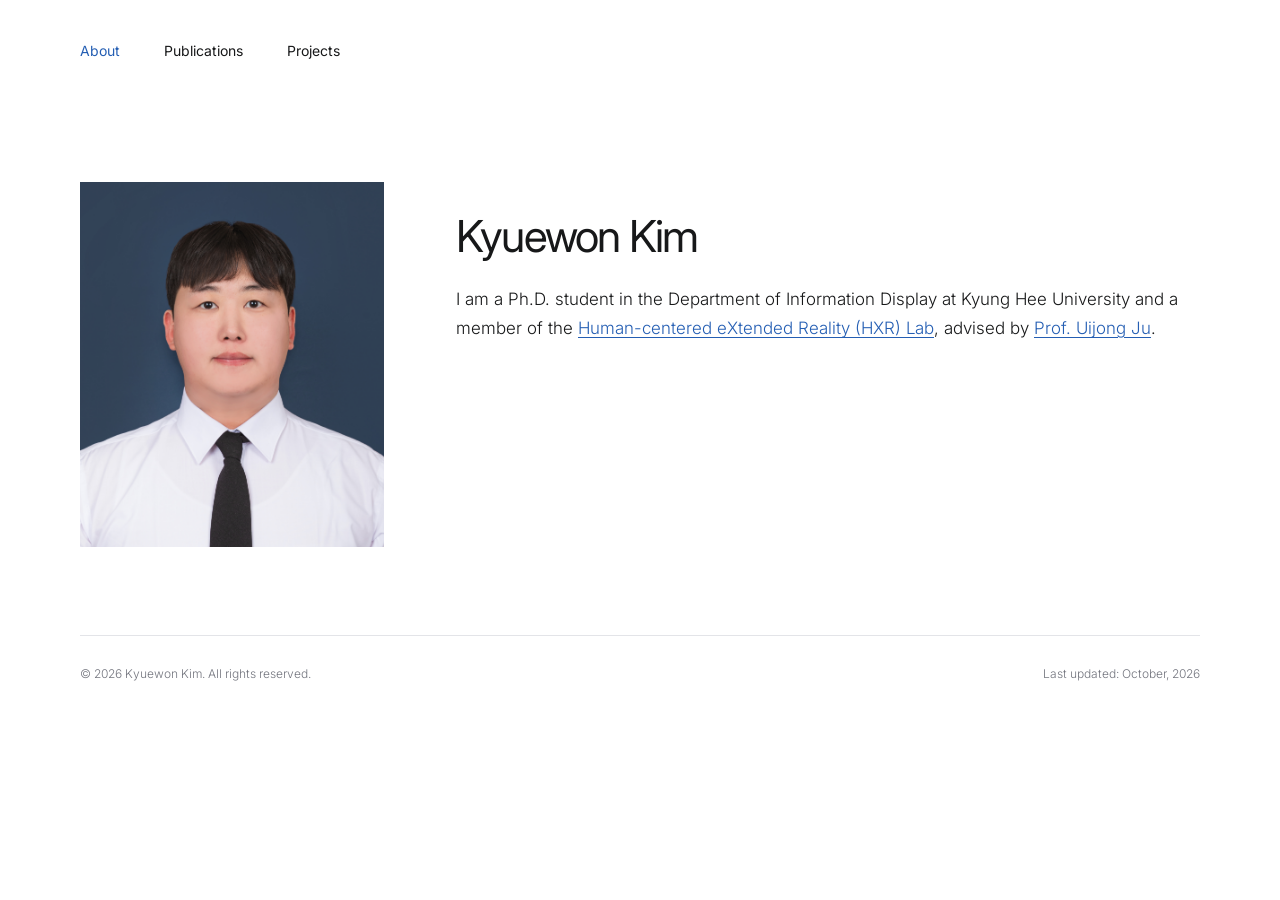
==== commit 056d585c: "[삭제] 개인 홈페이지 News 영역 제거" ====
--- a/index.html
+++ b/index.html
@@ -13,11 +13,6 @@
 </div>
 </div><p class="affiliation">I am a Ph.D. student in the Department of Information Display at Kyung Hee University and a member of the <a class="lab-link" href="https://hxr.khu.ac.kr/home">Human-centered eXtended Reality (HXR) Lab</a>, advised by <a class="advisor-link" href="https://scholar.google.com/citations?user=u5nMwqAAAAAJ&amp;hl=ko" target="_blank" rel="noopener noreferrer">Prof. Uijong Ju</a>.</p>
 </div></section>
-<section class="news" aria-label="Updates"><div class="news-list" role="region" aria-label="Updates"><article class="news-row news-text-only"><div class="news-date"><time datetime="2026-03-03">2026 March</time></div><div class="news-copy"><h3>Started my Ph.D. 🚀</h3><p>I started my Ph.D. in the HXR Lab.</p></div></article><article class="news-row news-text-only"><div class="news-date"><time datetime="2026-02-11">2026 February</time></div><div class="news-copy"><h3>New publication 🎉</h3><p>Our study on visual fatigue and functional connectivity is published in <i class="news-journal">Displays</i>.</p></div><!-- Optional news photos can be placed in a .news-image element. --></article></div>
-</section>
-
-
-
 </div></main><footer class="site-footer"><span>© 2026 Kyuewon Kim. All rights reserved.</span><span>Last updated: <time datetime="2026-10">October, 2026</time></span></footer><dialog id="email-dialog" class="contact-dialog" aria-labelledby="email-dialog-title">
 <div class="contact-dialog-panel">
 <div class="contact-dialog-heading"><h2 id="email-dialog-title">Email</h2><button id="email-close" class="contact-dialog-close" type="button" aria-label="Close email window" autofocus>×</button></div>
@@ -25,12 +20,4 @@
 <p id="copy-email-status" class="email-copy-feedback" role="status" aria-live="polite"></p>
 </div>
 </dialog>
-<dialog aria-label="Updates image gallery" class="image-viewer" data-gallery="news">
-<button aria-label="Close image viewer" autofocus="" class="viewer-close" type="button">×</button>
-<div class="viewer-layout">
-<button aria-label="Previous image" class="viewer-prev" type="button">‹</button>
-<svg aria-label="Complete study figure" class="viewer-image" role="img" viewbox="0 0 1280 720"><image height="720" href="images/Paper-2.png" width="1280"/></svg>
-<button aria-label="Next image" class="viewer-next" type="button">›</button>
-</div>
-<p aria-live="polite" class="viewer-status"></p>
-</dialog><script src="site.js?v=release-20261001192746" defer></script></body></html>+<script src="site.js?v=release-20261001192746" defer></script></body></html>
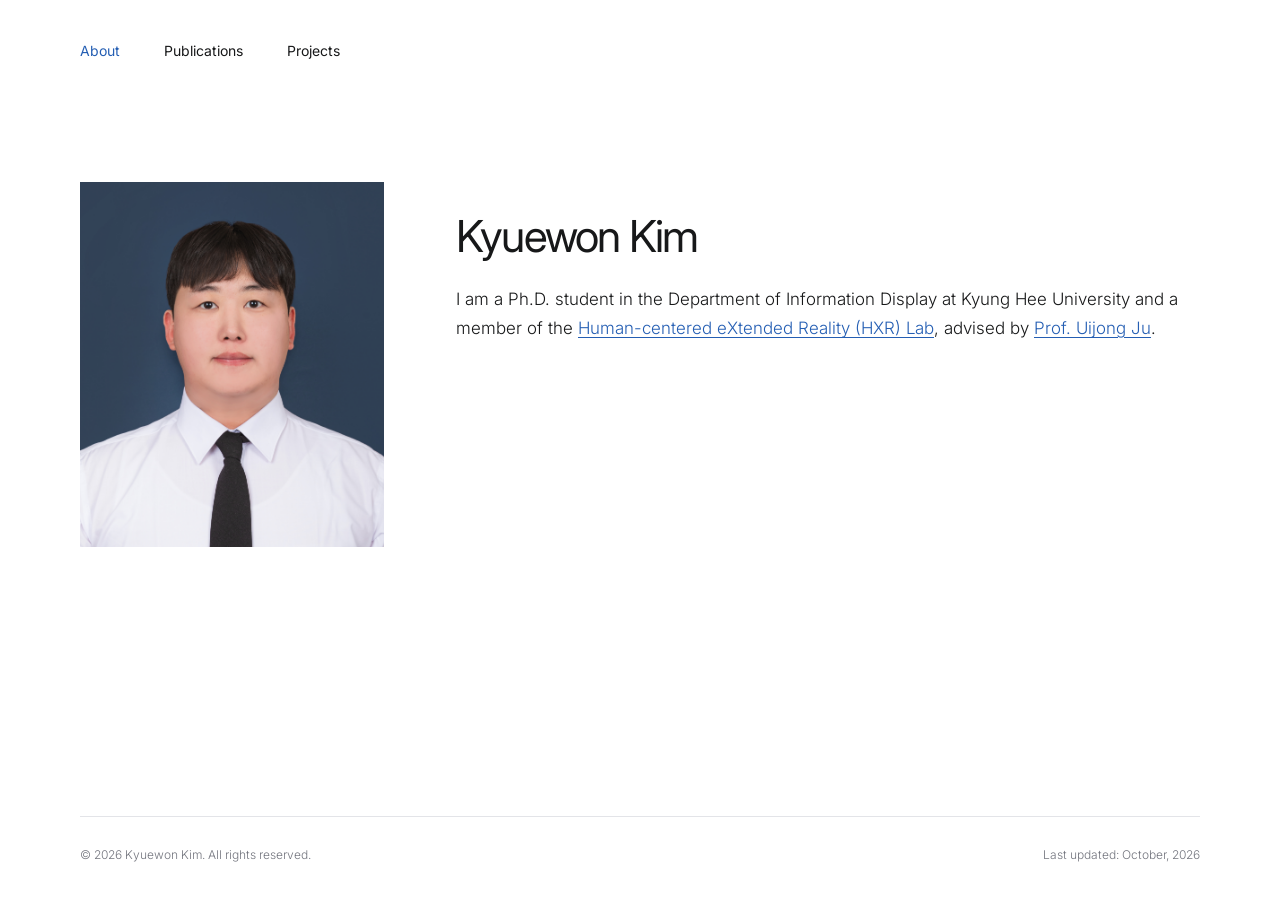
==== commit 8a48548e: "[수정] 홈페이지 푸터를 화면 하단에 배치" ====
--- a/index.html
+++ b/index.html
@@ -1,5 +1,5 @@
 <!doctype html>
-<html lang="en"><head><meta charset="utf-8"><meta name="viewport" content="width=device-width, initial-scale=1"><title>Kyuewon Kim</title><meta name="description" content="Kyuewon Kim — Ph.D. student at Kyung Hee University. Research in XR, HCI, and digital therapeutics."><link rel="icon" href="favicon.ico?v=blue-circle-20261001192444" sizes="any"><link rel="icon" href="favicon.svg?v=blue-circle-20261001192444" type="image/svg+xml"><link rel="stylesheet" href="site.css?v=submitted-blue-20261001195416">
+<html lang="en"><head><meta charset="utf-8"><meta name="viewport" content="width=device-width, initial-scale=1"><title>Kyuewon Kim</title><meta name="description" content="Kyuewon Kim — Ph.D. student at Kyung Hee University. Research in XR, HCI, and digital therapeutics."><link rel="icon" href="favicon.ico?v=blue-circle-20261001192444" sizes="any"><link rel="icon" href="favicon.svg?v=blue-circle-20261001192444" type="image/svg+xml"><link rel="stylesheet" href="site.css?v=footer-bottom-20261003">
 <script async src="https://www.googletagmanager.com/gtag/js?id=G-953NSV7QWQ"></script><script>window.dataLayer=window.dataLayer||[];function gtag(){dataLayer.push(arguments);}gtag('js',new Date());gtag('config','G-953NSV7QWQ');</script></head>
 <body><a class="skip-link" href="#main">Skip to content</a><header class="site-header"><nav aria-label="Main navigation"><a href="index.html#about" aria-current="page">About</a><a href="publications.html">Publications</a><a href="projects.html">Projects</a></nav></header>
 <main id="main">
--- a/site.css
+++ b/site.css
@@ -22,10 +22,19 @@
 }
 
 body {
+  min-height: 100vh;
+  min-height: 100dvh;
+  display: flex;
+  flex-direction: column;
   font-weight: 300;
   margin: 0;
   font-size: 16px;
   line-height: 1.6;
+}
+
+body > main {
+  flex: 1 0 auto;
+  margin-block: 0;
 }
 
 a {
@@ -82,7 +91,8 @@
 
 .site-header {
   max-width: 1440px;
-  margin: auto;
+  margin: 0 auto;
+  flex-shrink: 0;
   padding: 32px 5.2%;
   display: flex;
   align-items: center;
@@ -278,7 +288,8 @@
 
 .site-footer {
   width: min(1120px,89.6%);
-  margin: auto;
+  margin: 0 auto;
+  flex-shrink: 0;
   border-top: 1px solid var(--line);
   padding: 28px 0 36px;
   display: flex;
